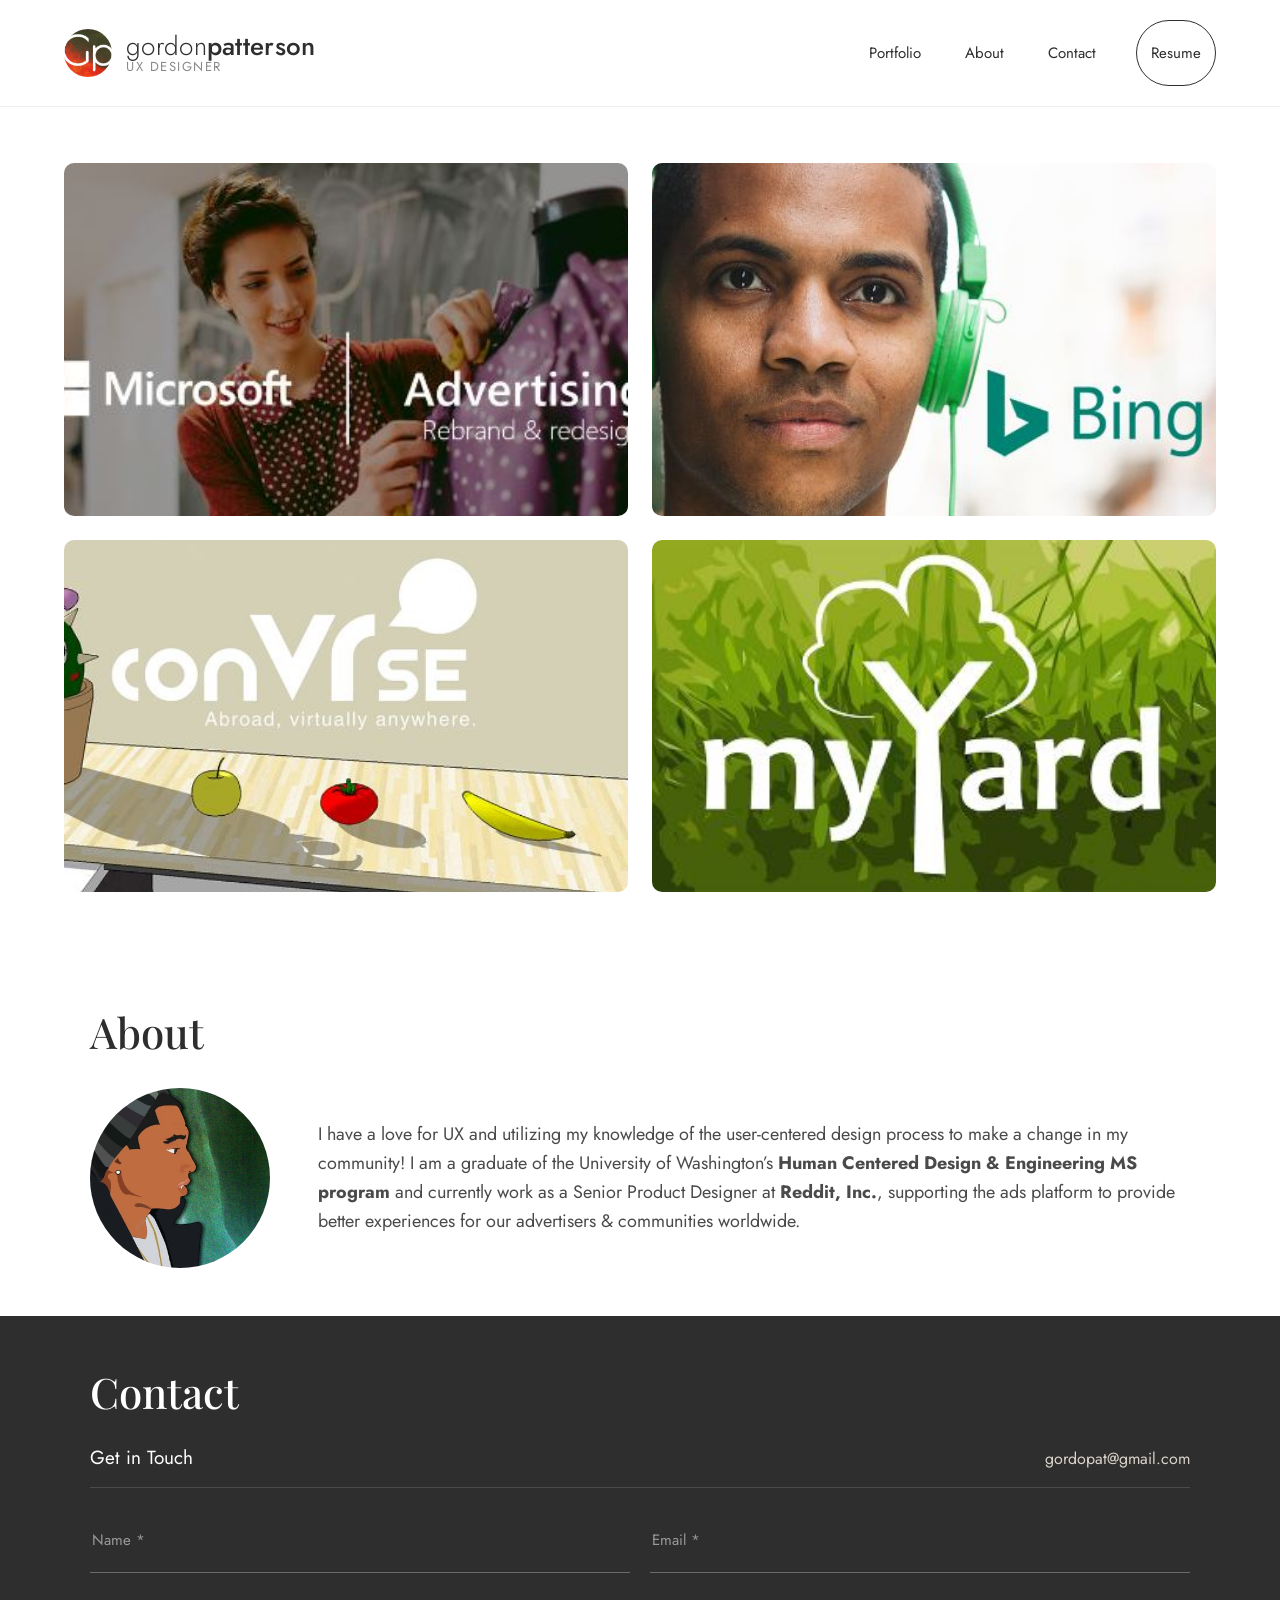
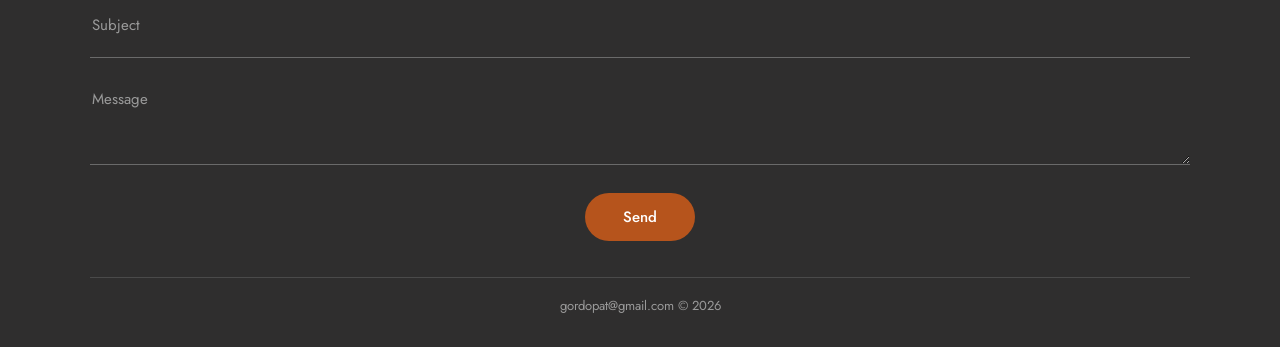
==== index.html @ 0599a37c "Initial static export of the portfolio from Claude Design Converts the 5 canvas artboards (homepage " ====
<!doctype html>
<html lang="en">
<head>
<meta charset="utf-8">
<meta name="viewport" content="width=device-width, initial-scale=1">
<title>Gordon Patterson — UX Designer Portfolio</title>
<link rel="stylesheet" href="https://fonts.googleapis.com/css2?family=Playfair+Display:ital,wght@0,500;0,700;1,500&family=Jost:wght@300;400;500;600&display=swap">
<link rel="stylesheet" href="styles.css">
</head>
<body>
<div style="width: 100%; min-height: 100vh; box-sizing: border-box; font-family: 'Jost', sans-serif; color: #2f2e2e; background: #ffffff; display: flex; flex-direction: column;">

  <a href="#main" class="skip-link">Skip to main content</a>

  <!-- HEADER -->
  <header style="position: sticky; top: 0; z-index: 10; background: #ffffff; border-bottom: 1px solid #eeeeee; display: flex; align-items: center; justify-content: space-between; padding: 20px 64px; flex-wrap: wrap; gap: 16px;">
    <a href="#top" style="display: flex; align-items: center; gap: 14px;">
      <img src="assets/logo.png" alt="Gordon Patterson logo mark" style="width: 48px; height: 48px; border-radius: 50%;">
      <span style="display: flex; flex-direction: column; line-height: 1.1;">
        <h1 style="margin: 0; font-size: 26px; font-weight: 300; letter-spacing: 0.3px;"><span style="font-weight:300;">gordon</span><span style="font-weight:500;">patterson</span></h1>
        <span style="font-size: 13px; color: #8a8a8a; letter-spacing: 1.5px; text-transform: uppercase;">UX Designer</span>
      </span>
    </a>
    <nav aria-label="Primary" style="display: flex; align-items: center; gap: 36px; flex-wrap: wrap;">
      <a href="#portfolio" style="font-size: 15px; padding: 10px 4px; min-height: 44px; display: flex; align-items: center;">Portfolio</a>
      <a href="#about" style="font-size: 15px; padding: 10px 4px; min-height: 44px; display: flex; align-items: center;">About</a>
      <a href="#contact" style="font-size: 15px; padding: 10px 4px; min-height: 44px; display: flex; align-items: center;">Contact</a>
      <a href="https://www.gordonpatterson.com/_files/ugd/663371_8e1546506ba043608efc418e25ac7e08.pdf" style="font-size: 15px; padding: 10px 14px; min-height: 44px; display: flex; align-items: center; border: 1.5px solid #2f2e2e; border-radius: 999px;">Resume</a>
    </nav>
  </header>

  <main id="main" style="flex-grow: 1;">

    <!-- PORTFOLIO -->
    <section id="portfolio" aria-labelledby="portfolio-heading" style="padding: 56px 64px 64px; max-width: 1280px; margin: 0 auto;">
      <h2 id="portfolio-heading" class="sr-only">Portfolio</h2>
      <div class="grid-2" style="display: grid; grid-template-columns: repeat(2, minmax(0,1fr)); gap: 24px;">

        <a class="proj-card" href="microsoft-advertising.html" aria-label="Microsoft Advertising Rebrand and redesign case study" style="display: block; border-radius: 10px; overflow: hidden; aspect-ratio: 16/10;">
          <img src="assets/microsoft-banner.jpg" alt="Microsoft Advertising Rebrand case study" style="width: 100%; height: 100%; object-fit: cover; display: block;">
        </a>

        <a class="proj-card" href="bing-ads.html" aria-label="Bing Ads case study" style="display: block; border-radius: 10px; overflow: hidden; aspect-ratio: 16/10;">
          <img src="assets/bingads-banner.jpg" alt="Bing Ads case study" style="width: 100%; height: 100%; object-fit: cover; display: block;">
        </a>

        <a class="proj-card" href="convrse.html" aria-label="conVRse case study" style="display: block; border-radius: 10px; overflow: hidden; aspect-ratio: 16/10;">
          <img src="assets/convrse-banner.jpg" alt="conVRse case study" style="width: 100%; height: 100%; object-fit: cover; display: block;">
        </a>

        <a class="proj-card" href="myyard.html" aria-label="myYard case study" style="display: block; border-radius: 10px; overflow: hidden; aspect-ratio: 16/10;">
          <img src="assets/myyard-banner.jpg" alt="myYard case study" style="width: 100%; height: 100%; object-fit: cover; display: block;">
        </a>

      </div>
    </section>

    <!-- ABOUT -->
    <section id="about" aria-labelledby="about-heading" style="padding: 48px 64px; max-width: 1100px; margin: 0 auto;">
      <h2 id="about-heading" style="font-family: 'Playfair Display', serif; font-weight: 500; font-size: 42px; margin: 0 0 28px;">About</h2>
      <div style="display: flex; align-items: center; gap: 48px; flex-wrap: wrap;">
        <img src="assets/about-avatar.jpg" alt="Illustrated portrait of Gordon Patterson" style="width: 180px; height: 180px; border-radius: 50%; object-fit: cover; flex-shrink: 0;">
        <p style="flex: 1 1 380px; font-size: 18px; line-height: 1.6; color: #4a4a4a; margin: 0;">
          I have a love for UX and utilizing my knowledge of the user-centered design process to make a change in my community! I am a graduate of the University of Washington&rsquo;s <strong>Human Centered Design &amp; Engineering MS program</strong> and currently work as a Senior Product Designer at <strong>Reddit, Inc.</strong>, supporting the ads platform to provide better experiences for our advertisers &amp; communities worldwide.
        </p>
      </div>
    </section>

  </main>

  <!-- CONTACT -->
  <footer id="contact" aria-labelledby="contact-heading" style="background: #2f2e2e; color: #ffffff; padding: 48px 64px 32px;">
    <div style="max-width: 1100px; margin: 0 auto;">
      <h2 id="contact-heading" style="font-family: 'Playfair Display', serif; font-weight: 500; font-size: 42px; margin: 0 0 24px;">Contact</h2>

      <div style="display: flex; justify-content: space-between; align-items: baseline; flex-wrap: wrap; gap: 12px; margin-bottom: 20px; border-bottom: 1px solid #4a4a4a; padding-bottom: 16px;">
        <span style="font-size: 19px; font-weight: 400;">Get in Touch</span>
        <a href="mailto:gordopat@gmail.com" style="font-size: 16px; color: #d9d3cb;">gordopat@gmail.com</a>
      </div>

      <form style="display: flex; flex-direction: column; gap: 20px;" aria-label="Contact form">
        <div class="grid-2" style="display: grid; grid-template-columns: repeat(2, minmax(0,1fr)); gap: 20px;">
          <div style="display: flex; flex-direction: column; gap: 6px;">
            <label for="name" class="sr-only">Name (required)</label>
            <input id="name" name="name" type="text" placeholder="Name *" required aria-required="true" style="background: transparent; border: none; border-bottom: 1px solid #6a6a6a; color: #ffffff; font-size: 15px; padding: 10px 2px; min-height: 44px;">
          </div>
          <div style="display: flex; flex-direction: column; gap: 6px;">
            <label for="email" class="sr-only">Email (required)</label>
            <input id="email" name="email" type="email" placeholder="Email *" required aria-required="true" style="background: transparent; border: none; border-bottom: 1px solid #6a6a6a; color: #ffffff; font-size: 15px; padding: 10px 2px; min-height: 44px;">
          </div>
        </div>
        <div style="display: flex; flex-direction: column; gap: 6px;">
          <label for="subject" class="sr-only">Subject</label>
          <input id="subject" name="subject" type="text" placeholder="Subject" style="background: transparent; border: none; border-bottom: 1px solid #6a6a6a; color: #ffffff; font-size: 15px; padding: 10px 2px; min-height: 44px;">
        </div>
        <div style="display: flex; flex-direction: column; gap: 6px;">
          <label for="message" class="sr-only">Message</label>
          <textarea id="message" name="message" placeholder="Message" rows="3" style="background: transparent; border: none; border-bottom: 1px solid #6a6a6a; color: #ffffff; font-size: 15px; padding: 10px 2px; font-family: 'Jost', sans-serif; resize: vertical;"></textarea>
        </div>
        <button type="submit" style="align-self: center; margin-top: 8px; background: var(--accent); color: #ffffff; border: none; border-radius: 999px; padding: 13px 38px; font-size: 15px; font-family: 'Jost', sans-serif; font-weight: 500; min-height: 44px; cursor: pointer;">Send</button>
      </form>

      <div style="margin-top: 36px; padding-top: 18px; border-top: 1px solid #4a4a4a; text-align: center; font-size: 13px; color: #9a9a9a;">
        gordopat@gmail.com &copy; 2026
      </div>
    </div>
  </footer>

</div>
</body>
</html>
---- styles.css ----
:root {
  --accent: #b6541c;
}

body {
  margin: 0;
  font-family: 'Jost', sans-serif;
  color: #2f2e2e;
  background: #ffffff;
}

a {
  color: inherit;
  text-decoration: none;
}

a:hover {
  color: var(--accent);
}

.sr-only {
  position: absolute;
  width: 1px;
  height: 1px;
  padding: 0;
  margin: -1px;
  overflow: hidden;
  clip: rect(0, 0, 0, 0);
  white-space: nowrap;
  border: 0;
}

.skip-link {
  position: absolute;
  left: 12px;
  top: -60px;
  background: #ffffff;
  color: #2f2e2e;
  padding: 10px 18px;
  border-radius: 6px;
  font-family: 'Jost', sans-serif;
  font-size: 14px;
  z-index: 100;
  transition: top 0.15s ease;
  border: 2px solid var(--accent);
}

.skip-link:focus {
  top: 12px;
}

a:focus-visible,
button:focus-visible,
input:focus-visible,
textarea:focus-visible {
  outline: 3px solid var(--accent);
  outline-offset: 2px;
  border-radius: 2px;
}

.proj-card {
  transition: transform 0.2s ease, box-shadow 0.2s ease;
}

.proj-card:hover,
.proj-card:focus-within {
  transform: translateY(-3px);
  box-shadow: 0 10px 22px rgba(0, 0, 0, 0.15);
}

input,
textarea {
  font-family: 'Jost', sans-serif;
}

::placeholder {
  color: #9a9a9a;
  opacity: 1;
}

ul.results li {
  margin-bottom: 10px;
}

figure {
  margin: 0;
}

figure img {
  width: 100%;
  height: auto;
  display: block;
  border-radius: 6px;
  border: 1px solid #eee;
}

figcaption {
  font-size: 13px;
  color: #8a8a8a;
  margin-top: 6px;
  line-height: 1.4;
}

.gal {
  display: grid;
  gap: 16px;
  margin: 24px 0;
  align-items: start;
}

.gal-2 {
  grid-template-columns: 1fr 1fr;
}

.gal-3 {
  grid-template-columns: 1fr 1fr 1fr;
}

.baLabel {
  font-size: 11px;
  letter-spacing: 1.5px;
  text-transform: uppercase;
  color: var(--accent);
  font-weight: 500;
  margin: 0 0 6px;
}

@media (max-width: 860px) {
  .grid-2,
  .split,
  .gal-2,
  .gal-3 {
    grid-template-columns: minmax(0, 1fr) !important;
  }
}
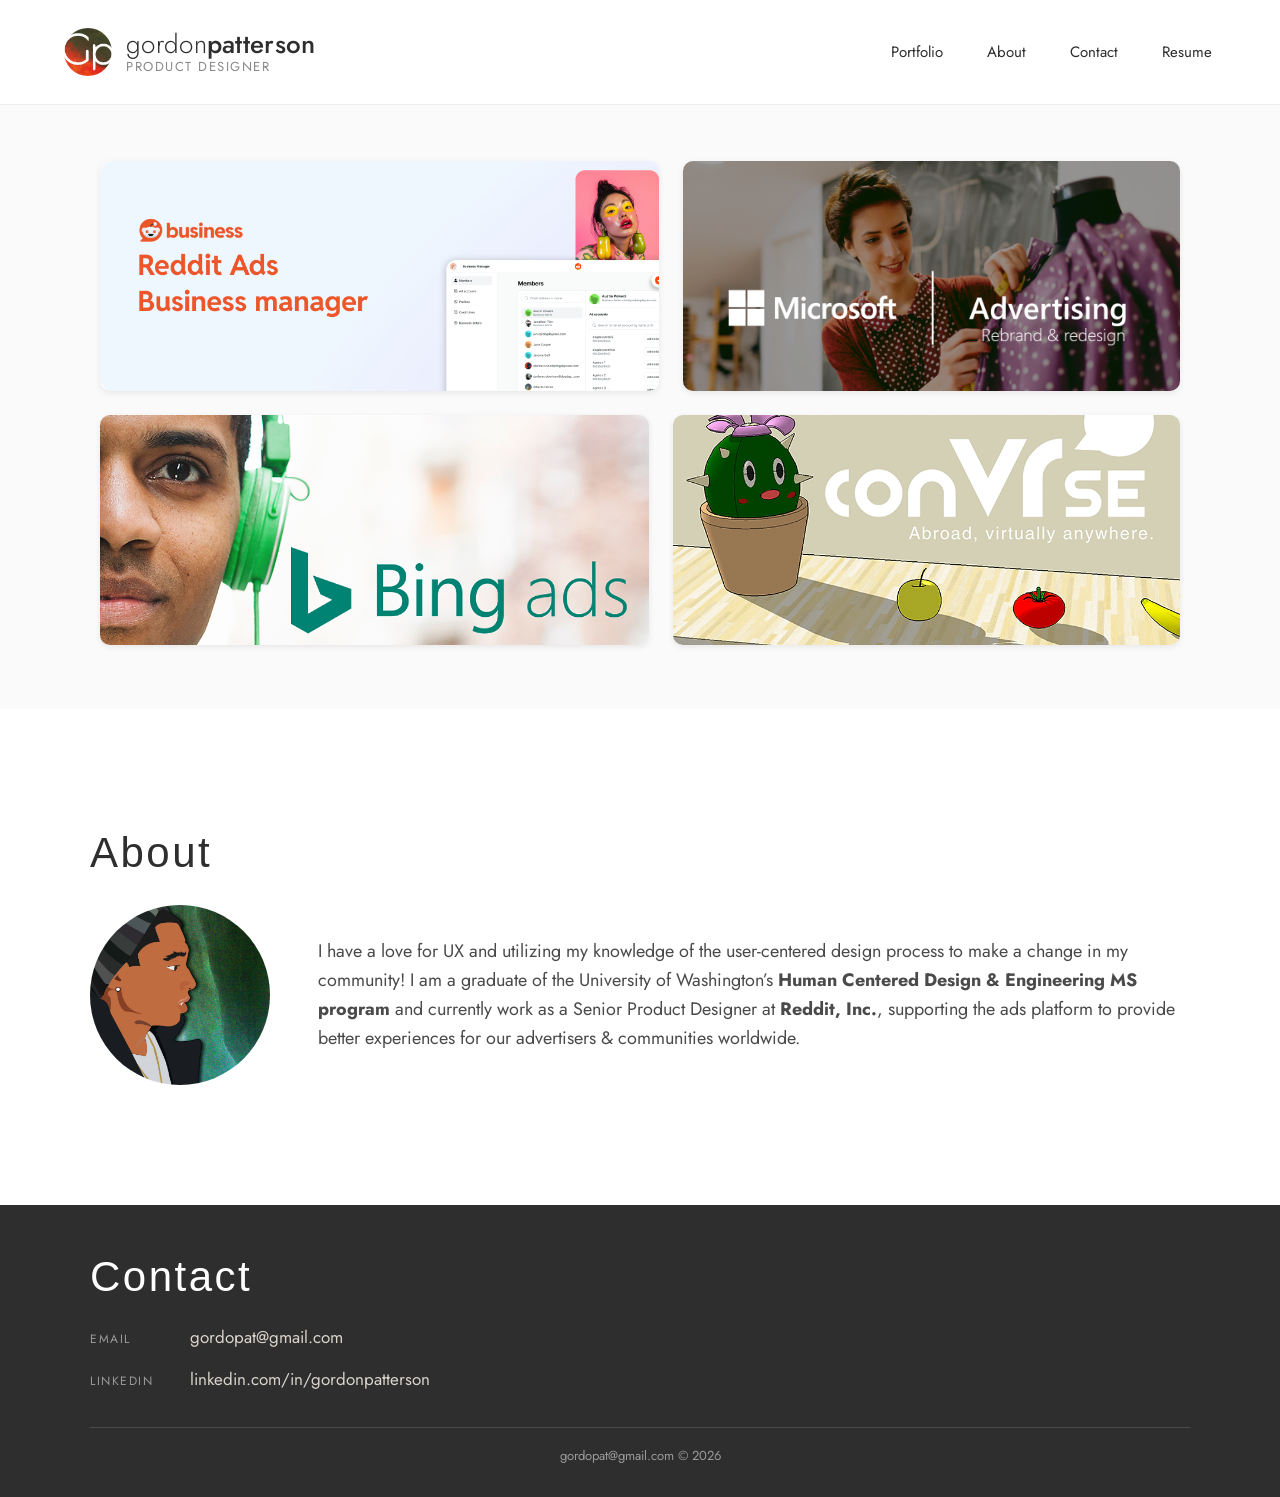
==== commit 773588ad: "Add Reddit Ads Business Manager case study and polish site - New reddit-ads.html case study, built f" ====
--- a/index.html
+++ b/index.html
@@ -3,11 +3,16 @@
 <head>
 <meta charset="utf-8">
 <meta name="viewport" content="width=device-width, initial-scale=1">
-<title>Gordon Patterson — UX Designer Portfolio</title>
-<link rel="stylesheet" href="https://fonts.googleapis.com/css2?family=Playfair+Display:ital,wght@0,500;0,700;1,500&family=Jost:wght@300;400;500;600&display=swap">
+<title>Gordon Patterson — Product Designer Portfolio</title>
+<link rel="icon" href="assets/favicon.ico" sizes="any">
+<link rel="icon" type="image/png" sizes="32x32" href="assets/favicon-32x32.png">
+<link rel="icon" type="image/png" sizes="16x16" href="assets/favicon-16x16.png">
+<link rel="apple-touch-icon" sizes="180x180" href="assets/apple-touch-icon.png">
+<link rel="stylesheet" href="https://fonts.googleapis.com/css2?family=Jost:wght@300;400;500;600&display=swap">
 <link rel="stylesheet" href="styles.css">
 </head>
 <body>
+<script src="reveal.js" defer></script>
 <div style="width: 100%; min-height: 100vh; box-sizing: border-box; font-family: 'Jost', sans-serif; color: #2f2e2e; background: #ffffff; display: flex; flex-direction: column;">
 
   <a href="#main" class="skip-link">Skip to main content</a>
@@ -18,46 +23,60 @@
       <img src="assets/logo.png" alt="Gordon Patterson logo mark" style="width: 48px; height: 48px; border-radius: 50%;">
       <span style="display: flex; flex-direction: column; line-height: 1.1;">
         <h1 style="margin: 0; font-size: 26px; font-weight: 300; letter-spacing: 0.3px;"><span style="font-weight:300;">gordon</span><span style="font-weight:500;">patterson</span></h1>
-        <span style="font-size: 13px; color: #8a8a8a; letter-spacing: 1.5px; text-transform: uppercase;">UX Designer</span>
+        <span style="font-size: 13px; color: #8a8a8a; letter-spacing: 1.5px; text-transform: uppercase; margin-top: 2px;">Product Designer</span>
       </span>
     </a>
-    <nav aria-label="Primary" style="display: flex; align-items: center; gap: 36px; flex-wrap: wrap;">
+    <nav aria-label="Primary" style="display: flex; align-items: center; gap: 12px 36px; flex-wrap: wrap;">
       <a href="#portfolio" style="font-size: 15px; padding: 10px 4px; min-height: 44px; display: flex; align-items: center;">Portfolio</a>
       <a href="#about" style="font-size: 15px; padding: 10px 4px; min-height: 44px; display: flex; align-items: center;">About</a>
       <a href="#contact" style="font-size: 15px; padding: 10px 4px; min-height: 44px; display: flex; align-items: center;">Contact</a>
-      <a href="https://www.gordonpatterson.com/_files/ugd/663371_8e1546506ba043608efc418e25ac7e08.pdf" style="font-size: 15px; padding: 10px 14px; min-height: 44px; display: flex; align-items: center; border: 1.5px solid #2f2e2e; border-radius: 999px;">Resume</a>
+      <a href="assets/gordon-patterson-resume.pdf" style="font-size: 15px; padding: 10px 4px; min-height: 44px; display: flex; align-items: center;">Resume</a>
     </nav>
   </header>
 
   <main id="main" style="flex-grow: 1;">
 
     <!-- PORTFOLIO -->
-    <section id="portfolio" aria-labelledby="portfolio-heading" style="padding: 56px 64px 64px; max-width: 1280px; margin: 0 auto;">
-      <h2 id="portfolio-heading" class="sr-only">Portfolio</h2>
-      <div class="grid-2" style="display: grid; grid-template-columns: repeat(2, minmax(0,1fr)); gap: 24px;">
+    <section id="portfolio" aria-labelledby="portfolio-heading" style="background: #fafafa;">
+      <div style="padding: 56px 64px 64px; max-width: 1280px; margin: 0 auto;">
+        <h2 id="portfolio-heading" class="sr-only">Portfolio</h2>
+        <div class="proj-grid" style="display: flex; flex-direction: column; align-items: center; gap: 24px;">
 
-        <a class="proj-card" href="microsoft-advertising.html" aria-label="Microsoft Advertising Rebrand and redesign case study" style="display: block; border-radius: 10px; overflow: hidden; aspect-ratio: 16/10;">
-          <img src="assets/microsoft-banner.jpg" alt="Microsoft Advertising Rebrand case study" style="width: 100%; height: 100%; object-fit: cover; display: block;">
-        </a>
+          <div class="proj-row" style="display: flex; gap: 24px;">
+            <div class="proj-tile" style="flex: 0 0 559px; width: 559px; height: 230px; aspect-ratio: 2.4289; border-radius: 10px;">
+              <a class="proj-card" href="reddit-ads.html" aria-label="Reddit Ads Business Manager case study" title="Reddit Ads Business Manager" style="display: block; width: 100%; height: 100%; border-radius: 10px; overflow: hidden;">
+                <img src="assets/reddit-banner.png" alt="Reddit Ads Business Manager case study" style="width: 100%; height: 100%; object-fit: cover; display: block;">
+              </a>
+            </div>
 
-        <a class="proj-card" href="bing-ads.html" aria-label="Bing Ads case study" style="display: block; border-radius: 10px; overflow: hidden; aspect-ratio: 16/10;">
-          <img src="assets/bingads-banner.jpg" alt="Bing Ads case study" style="width: 100%; height: 100%; object-fit: cover; display: block;">
-        </a>
+            <div class="proj-tile" style="flex: 0 0 497px; width: 497px; height: 230px; aspect-ratio: 2.1625; border-radius: 10px;">
+              <a class="proj-card" href="microsoft-advertising.html" aria-label="Microsoft Advertising Rebrand and redesign case study" title="Microsoft Advertising" style="display: block; width: 100%; height: 100%; border-radius: 10px; overflow: hidden;">
+                <img src="assets/microsoft-banner.png" alt="Microsoft Advertising Rebrand case study" style="width: 100%; height: 100%; object-fit: cover; display: block;">
+              </a>
+            </div>
+          </div>
 
-        <a class="proj-card" href="convrse.html" aria-label="conVRse case study" style="display: block; border-radius: 10px; overflow: hidden; aspect-ratio: 16/10;">
-          <img src="assets/convrse-banner.jpg" alt="conVRse case study" style="width: 100%; height: 100%; object-fit: cover; display: block;">
-        </a>
+          <div class="proj-row" style="display: flex; gap: 24px;">
+            <div class="proj-tile" style="flex: 0 0 549px; width: 549px; height: 230px; aspect-ratio: 2.3887; border-radius: 10px;">
+              <a class="proj-card" href="bing-ads.html" aria-label="Bing Ads case study" title="Bing Ads" style="display: block; width: 100%; height: 100%; border-radius: 10px; overflow: hidden;">
+                <img src="assets/bingads-tile.png" alt="Bing Ads case study" style="width: 100%; height: 100%; object-fit: cover; display: block;">
+              </a>
+            </div>
 
-        <a class="proj-card" href="myyard.html" aria-label="myYard case study" style="display: block; border-radius: 10px; overflow: hidden; aspect-ratio: 16/10;">
-          <img src="assets/myyard-banner.jpg" alt="myYard case study" style="width: 100%; height: 100%; object-fit: cover; display: block;">
-        </a>
+            <div class="proj-tile" style="flex: 0 0 507px; width: 507px; height: 230px; aspect-ratio: 2.2051; border-radius: 10px;">
+              <a class="proj-card" href="convrse.html" aria-label="conVRse case study" title="conVRse" style="display: block; width: 100%; height: 100%; border-radius: 10px; overflow: hidden;">
+                <img src="assets/convrse-tile.png" alt="conVRse case study" style="width: 100%; height: 100%; object-fit: cover; display: block;">
+              </a>
+            </div>
+          </div>
 
+        </div>
       </div>
     </section>
 
     <!-- ABOUT -->
-    <section id="about" aria-labelledby="about-heading" style="padding: 48px 64px; max-width: 1100px; margin: 0 auto;">
-      <h2 id="about-heading" style="font-family: 'Playfair Display', serif; font-weight: 500; font-size: 42px; margin: 0 0 28px;">About</h2>
+    <section id="about" aria-labelledby="about-heading" style="padding: 120px 64px; max-width: 1100px; margin: 0 auto;" data-reveal>
+      <h2 id="about-heading" style="font-family: 'Helvetica Neue', Helvetica, Arial, sans-serif; font-weight: 300; letter-spacing: 2.5px; font-size: 42px; margin: 0 0 28px;">About</h2>
       <div style="display: flex; align-items: center; gap: 48px; flex-wrap: wrap;">
         <img src="assets/about-avatar.jpg" alt="Illustrated portrait of Gordon Patterson" style="width: 180px; height: 180px; border-radius: 50%; object-fit: cover; flex-shrink: 0;">
         <p style="flex: 1 1 380px; font-size: 18px; line-height: 1.6; color: #4a4a4a; margin: 0;">
@@ -69,36 +88,20 @@
   </main>
 
   <!-- CONTACT -->
-  <footer id="contact" aria-labelledby="contact-heading" style="background: #2f2e2e; color: #ffffff; padding: 48px 64px 32px;">
+  <footer id="contact" aria-labelledby="contact-heading" style="background: #2f2e2e; color: #ffffff; padding: 48px 64px 32px;" data-reveal>
     <div style="max-width: 1100px; margin: 0 auto;">
-      <h2 id="contact-heading" style="font-family: 'Playfair Display', serif; font-weight: 500; font-size: 42px; margin: 0 0 24px;">Contact</h2>
+      <h2 id="contact-heading" style="font-family: 'Helvetica Neue', Helvetica, Arial, sans-serif; font-weight: 300; letter-spacing: 2.5px; font-size: 42px; margin: 0 0 24px;">Contact</h2>
 
-      <div style="display: flex; justify-content: space-between; align-items: baseline; flex-wrap: wrap; gap: 12px; margin-bottom: 20px; border-bottom: 1px solid #4a4a4a; padding-bottom: 16px;">
-        <span style="font-size: 19px; font-weight: 400;">Get in Touch</span>
-        <a href="mailto:gordopat@gmail.com" style="font-size: 16px; color: #d9d3cb;">gordopat@gmail.com</a>
-      </div>
-
-      <form style="display: flex; flex-direction: column; gap: 20px;" aria-label="Contact form">
-        <div class="grid-2" style="display: grid; grid-template-columns: repeat(2, minmax(0,1fr)); gap: 20px;">
-          <div style="display: flex; flex-direction: column; gap: 6px;">
-            <label for="name" class="sr-only">Name (required)</label>
-            <input id="name" name="name" type="text" placeholder="Name *" required aria-required="true" style="background: transparent; border: none; border-bottom: 1px solid #6a6a6a; color: #ffffff; font-size: 15px; padding: 10px 2px; min-height: 44px;">
-          </div>
-          <div style="display: flex; flex-direction: column; gap: 6px;">
-            <label for="email" class="sr-only">Email (required)</label>
-            <input id="email" name="email" type="email" placeholder="Email *" required aria-required="true" style="background: transparent; border: none; border-bottom: 1px solid #6a6a6a; color: #ffffff; font-size: 15px; padding: 10px 2px; min-height: 44px;">
-          </div>
-        </div>
-        <div style="display: flex; flex-direction: column; gap: 6px;">
-          <label for="subject" class="sr-only">Subject</label>
-          <input id="subject" name="subject" type="text" placeholder="Subject" style="background: transparent; border: none; border-bottom: 1px solid #6a6a6a; color: #ffffff; font-size: 15px; padding: 10px 2px; min-height: 44px;">
-        </div>
-        <div style="display: flex; flex-direction: column; gap: 6px;">
-          <label for="message" class="sr-only">Message</label>
-          <textarea id="message" name="message" placeholder="Message" rows="3" style="background: transparent; border: none; border-bottom: 1px solid #6a6a6a; color: #ffffff; font-size: 15px; padding: 10px 2px; font-family: 'Jost', sans-serif; resize: vertical;"></textarea>
-        </div>
-        <button type="submit" style="align-self: center; margin-top: 8px; background: var(--accent); color: #ffffff; border: none; border-radius: 999px; padding: 13px 38px; font-size: 15px; font-family: 'Jost', sans-serif; font-weight: 500; min-height: 44px; cursor: pointer;">Send</button>
-      </form>
+      <ul style="list-style: none; margin: 0; padding: 0; display: flex; flex-direction: column; gap: 18px;">
+        <li style="display: flex; align-items: baseline; flex-wrap: wrap; gap: 16px;">
+          <span style="font-size: 12px; letter-spacing: 1.5px; text-transform: uppercase; color: #9a9a9a; min-width: 84px;">Email</span>
+          <a href="mailto:gordopat@gmail.com" style="font-size: 17px; color: #d9d3cb;">gordopat@gmail.com</a>
+        </li>
+        <li style="display: flex; align-items: baseline; flex-wrap: wrap; gap: 16px;">
+          <span style="font-size: 12px; letter-spacing: 1.5px; text-transform: uppercase; color: #9a9a9a; min-width: 84px;">LinkedIn</span>
+          <a href="https://www.linkedin.com/in/gordonpatterson" target="_blank" rel="noopener noreferrer" style="font-size: 17px; color: #d9d3cb;">linkedin.com/in/gordonpatterson</a>
+        </li>
+      </ul>
 
       <div style="margin-top: 36px; padding-top: 18px; border-top: 1px solid #4a4a4a; text-align: center; font-size: 13px; color: #9a9a9a;">
         gordopat@gmail.com &copy; 2026
--- a/styles.css
+++ b/styles.css
@@ -1,5 +1,9 @@
 :root {
   --accent: #b6541c;
+}
+
+html {
+  scroll-behavior: smooth;
 }
 
 body {
@@ -12,10 +16,49 @@
 a {
   color: inherit;
   text-decoration: none;
+  transition: color 0.2s ease;
 }
 
 a:hover {
   color: var(--accent);
+}
+
+#portfolio,
+#about,
+#contact {
+  scroll-margin-top: 96px;
+}
+
+button[type="submit"] {
+  transition: filter 0.2s ease, transform 0.15s ease;
+}
+
+button[type="submit"]:hover {
+  filter: brightness(0.92);
+  transform: translateY(-1px);
+}
+
+[data-reveal] {
+  opacity: 0;
+  transform: translateY(18px);
+  transition: opacity 0.6s ease, transform 0.6s ease;
+}
+
+[data-reveal].is-visible {
+  opacity: 1;
+  transform: translateY(0);
+}
+
+@media (prefers-reduced-motion: reduce) {
+  html {
+    scroll-behavior: auto;
+  }
+
+  [data-reveal] {
+    opacity: 1;
+    transform: none;
+    transition: none;
+  }
 }
 
 .sr-only {
@@ -58,24 +101,26 @@
   border-radius: 2px;
 }
 
+.proj-tile {
+  box-shadow: 0 2px 6px rgba(0, 0, 0, 0.08);
+}
+
 .proj-card {
-  transition: transform 0.2s ease, box-shadow 0.2s ease;
-}
-
-.proj-card:hover,
-.proj-card:focus-within {
-  transform: translateY(-3px);
-  box-shadow: 0 10px 22px rgba(0, 0, 0, 0.15);
-}
-
-input,
-textarea {
-  font-family: 'Jost', sans-serif;
-}
-
-::placeholder {
-  color: #9a9a9a;
-  opacity: 1;
+  position: relative;
+}
+
+.proj-card::after {
+  content: "";
+  position: absolute;
+  inset: 0;
+  background-color: rgba(255, 255, 255, 0);
+  transition: background-color 0.25s ease;
+  pointer-events: none;
+}
+
+.proj-card:hover::after,
+.proj-card:focus-within::after {
+  background-color: rgba(255, 255, 255, 0.55);
 }
 
 ul.results li {
@@ -125,11 +170,77 @@
   margin: 0 0 6px;
 }
 
+.media-row {
+  display: flex;
+  align-items: center;
+  gap: 40px;
+  margin: 28px 0;
+}
+
+.media-row.reverse {
+  flex-direction: row-reverse;
+}
+
+.media-row .media-text {
+  flex: 1 1 320px;
+}
+
+.media-row .media-figure {
+  flex: 1 1 360px;
+  margin: 0 auto;
+}
+
+.media-row .media-figure img {
+  width: 100%;
+}
+
+.video-embed {
+  position: relative;
+  width: 100%;
+  aspect-ratio: 16 / 9;
+  border-radius: 6px;
+  overflow: hidden;
+  border: 1px solid #eee;
+  background: #000;
+}
+
+.video-embed iframe {
+  position: absolute;
+  inset: 0;
+  width: 100%;
+  height: 100%;
+  border: 0;
+  display: block;
+}
+
 @media (max-width: 860px) {
-  .grid-2,
   .split,
   .gal-2,
   .gal-3 {
     grid-template-columns: minmax(0, 1fr) !important;
   }
-}
+
+  .media-row {
+    flex-direction: column !important;
+    gap: 20px;
+  }
+}
+
+/* Portfolio tiles are wider than the shared 860px breakpoint above, so they
+   need their own, more generous breakpoint to avoid overflowing on
+   medium-width windows before stacking. */
+@media (max-width: 1040px) {
+  .proj-grid {
+    align-items: stretch !important;
+  }
+
+  .proj-row {
+    flex-direction: column !important;
+  }
+
+  .proj-row .proj-tile {
+    flex: 1 1 auto !important;
+    width: 100% !important;
+    height: auto !important;
+  }
+}
